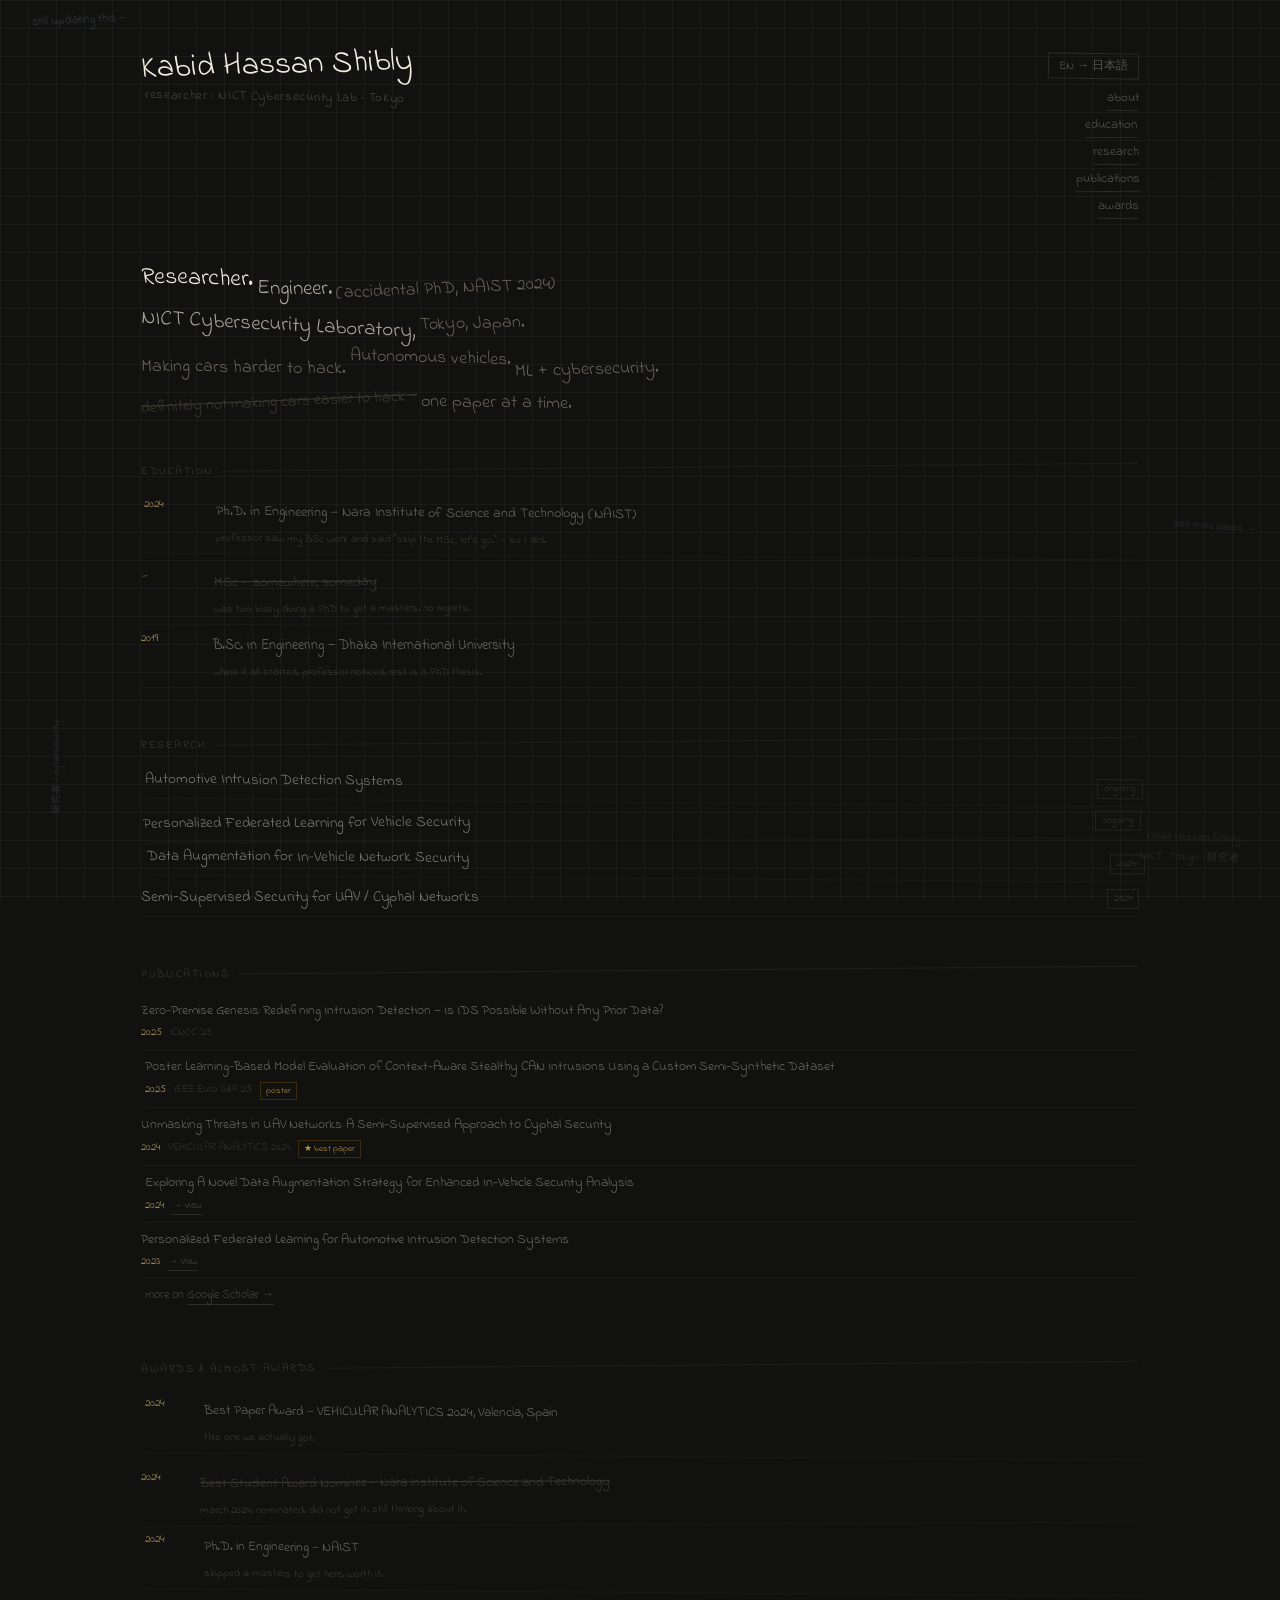
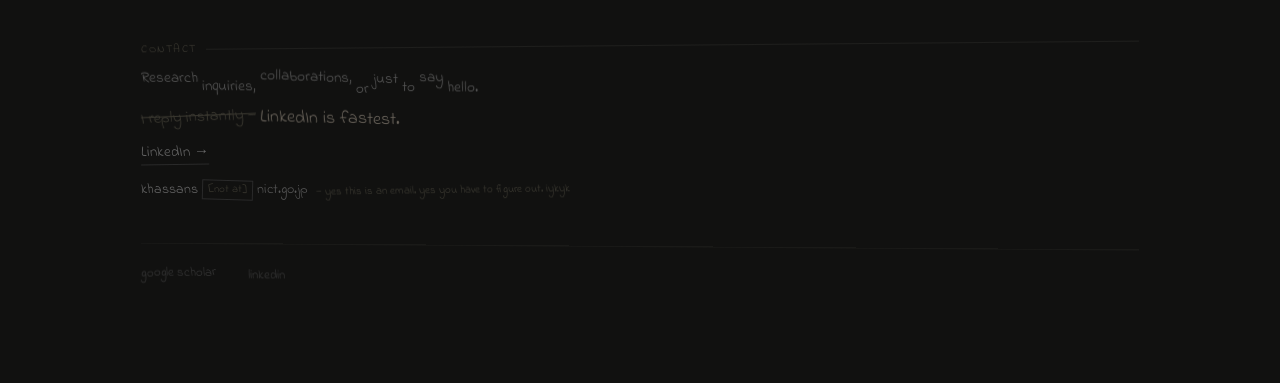
==== index.html @ 2471fb92 "Add files via upload" ====
<!DOCTYPE html>
<html lang="en">
<head>
  <meta charset="UTF-8" />
  <meta name="viewport" content="width=device-width, initial-scale=1.0" />
  <title>Kabid Hassan Shibly</title>
  <meta name="description" content="Cybersecurity researcher at NICT Tokyo. In-vehicle network security, autonomous vehicles, ML." />
  <meta property="og:title" content="Kabid Hassan Shibly" />
  <meta property="og:description" content="Researcher · NICT Cybersecurity Lab · Tokyo" />
  <link rel="preconnect" href="https://fonts.googleapis.com" />
  <link rel="preconnect" href="https://fonts.gstatic.com" crossorigin />
  <link href="https://fonts.googleapis.com/css2?family=Indie+Flower&display=swap" rel="stylesheet" />
  <link rel="stylesheet" href="style.css" />
</head>
<body>
<div class="page">
  <div class="grid"></div>

  <span class="ink" style="top:0.85rem;left:2rem;font-size:12px;transform:rotate(-2.5deg);opacity:0.6;">still updating this —</span>
  <span class="ink" style="top:10rem;right:1.4rem;font-size:80px;transform:rotate(9deg);opacity:0.02;">∞</span>
  <span class="ink" style="bottom:8rem;left:0.6rem;font-size:10px;transform:rotate(-90deg);opacity:0.4;">研究者 / cybersecurity</span>
  <span class="ink" style="top:58%;right:1.5rem;font-size:10px;transform:rotate(4deg);opacity:0.4;">add more papers →</span>

  <header class="top">
    <div class="name-block">
      <span class="full-name en-el">Kabid Hassan Shibly</span>
      <span class="full-name jp-el hidden" style="font-family:serif;font-size:1.5rem;letter-spacing:0.05em;">カビド・ハッサン・シブリー</span>
      <span class="name-sub en-el">researcher · NICT Cybersecurity Lab · Tokyo</span>
      <span class="name-sub jp-el hidden" style="font-family:serif;">研究員・情報通信研究機構・サイバーセキュリティ研究室・東京</span>
    </div>
    <div class="top-right">
      <button class="lang-toggle" onclick="toggleLang()" id="lang-btn">EN → 日本語</button>
      <nav class="nav">
        <a href="#about"><span class="en-el">about</span><span class="jp-el hidden" style="font-family:serif;">について</span></a>
        <a href="#education"><span class="en-el">education</span><span class="jp-el hidden" style="font-family:serif;">学歴</span></a>
        <a href="#research"><span class="en-el">research</span><span class="jp-el hidden" style="font-family:serif;">研究</span></a>
        <a href="#publications"><span class="en-el">publications</span><span class="jp-el hidden" style="font-family:serif;">出版物</span></a>
        <a href="#awards"><span class="en-el">awards</span><span class="jp-el hidden" style="font-family:serif;">受賞</span></a>
      </nav>
    </div>
  </header>

  <section class="intro" id="about">
    <div class="line-row">
      <span class="w c-bright up2 en-el">Researcher.</span>
      <span class="w c-bright up2 jp-el hidden" style="font-family:serif;">研究者。</span>
      <span class="w c-mid dn1 en-el">Engineer.</span>
      <span class="w c-mid dn1 jp-el hidden" style="font-family:serif;">エンジニア。</span>
      <span class="w c-muted tl1 en-el">(accidental PhD, NAIST 2024)</span>
      <span class="w c-muted tl1 jp-el hidden" style="font-family:serif;">（気づいたら博士、奈良先端大 2024年）</span>
    </div>
    <div class="line-row">
      <span class="w c-mid tl2 en-el">NICT Cybersecurity Laboratory,</span>
      <span class="w c-mid tl2 jp-el hidden" style="font-family:serif;">情報通信研究機構・サイバーセキュリティ研究室</span>
      <span class="w c-muted up1 en-el">Tokyo, Japan.</span>
      <span class="w c-muted up1 jp-el hidden" style="font-family:serif;">東京、日本。</span>
    </div>
    <div class="line-row" style="margin-top:4px;">
      <span class="w c-muted dn1 en-el">Making cars harder to hack.</span>
      <span class="w c-muted dn1 jp-el hidden" style="font-family:serif;">車をハッキングしにくくする。</span>
      <span class="w c-muted up2 en-el">Autonomous vehicles.</span>
      <span class="w c-muted up2 jp-el hidden" style="font-family:serif;">自動運転車。</span>
      <span class="w c-muted dn2 en-el">ML + cybersecurity.</span>
      <span class="w c-muted dn2 jp-el hidden" style="font-family:serif;">機械学習＋セキュリティ。</span>
    </div>
    <div class="line-row" style="margin-top:2px;">
      <span class="w c-faint scratch tl1 en-el">definitely not making cars easier to hack —</span>
      <span class="w c-faint scratch tl1 jp-el hidden" style="font-family:serif;">ハッキングしやすくしているわけではない —</span>
      <span class="w c-muted dn1 en-el">one paper at a time.</span>
      <span class="w c-muted dn1 jp-el hidden" style="font-family:serif;">一論文ずつ。</span>
    </div>
  </section>

  <section class="section" id="education">
    <div class="sec-head"><span class="en-el">education</span><span class="jp-el hidden" style="font-family:serif;">学歴</span></div>

    <div class="edu-row">
      <span class="edu-year">2024</span>
      <div>
        <span class="edu-txt en-el">Ph.D. in Engineering — Nara Institute of Science and Technology (NAIST)</span>
        <span class="edu-txt jp-el hidden" style="font-family:serif;">博士（工学）— 奈良先端科学技術大学院大学（NAIST）</span>
        <span class="edu-note en-el">professor saw my BSc work and said "skip the MSc, let's go." — so I did.</span>
        <span class="edu-note jp-el hidden" style="font-family:serif;">指導教員に「修士はいいから、博士に来い」と言われた。そうした。</span>
      </div>
    </div>

    <div class="edu-row">
      <span class="edu-year">—</span>
      <div>
        <span class="edu-txt scratch en-el" style="color:#3a3830;">MSc — somewhere, someday</span>
        <span class="edu-txt jp-el hidden" style="font-family:serif;text-decoration:line-through;color:#3a3830;">修士号 — いつかどこかで</span>
        <span class="edu-note en-el">was too busy doing a PhD to get a masters. no regrets.</span>
        <span class="edu-note jp-el hidden" style="font-family:serif;">修士を取る暇もなく博士をやっていた。後悔なし。</span>
      </div>
    </div>

    <div class="edu-row">
      <span class="edu-year">2019</span>
      <div>
        <span class="edu-txt en-el">B.Sc. in Engineering — Dhaka International University</span>
        <span class="edu-txt jp-el hidden" style="font-family:serif;">工学学士 — ダッカ国際大学</span>
        <span class="edu-note en-el">where it all started. professor noticed. rest is a PhD thesis.</span>
        <span class="edu-note jp-el hidden" style="font-family:serif;">ここから始まった。先生が気づいてくれた。残りは博士論文になった。</span>
      </div>
    </div>
  </section>

  <section class="section" id="research">
    <div class="sec-head"><span class="en-el">research</span><span class="jp-el hidden" style="font-family:serif;">研究</span></div>
    <div class="research-row">
      <span class="rtitle en-el">Automotive Intrusion Detection Systems</span>
      <span class="rtitle jp-el hidden" style="font-family:serif;font-size:13px;">自動車侵入検知システム</span>
      <span class="rtag en-el">ongoing</span>
      <span class="rtag jp-el hidden" style="font-family:serif;">進行中</span>
    </div>
    <div class="research-row">
      <span class="rtitle en-el">Personalized Federated Learning for Vehicle Security</span>
      <span class="rtitle jp-el hidden" style="font-family:serif;font-size:13px;">車両セキュリティのためのパーソナライズド連合学習</span>
      <span class="rtag en-el">ongoing</span>
      <span class="rtag jp-el hidden" style="font-family:serif;">進行中</span>
    </div>
    <div class="research-row">
      <span class="rtitle en-el">Data Augmentation for In-Vehicle Network Security</span>
      <span class="rtitle jp-el hidden" style="font-family:serif;font-size:13px;">車載ネットワークセキュリティのためのデータ拡張</span>
      <span class="rtag en-el">2024–</span>
      <span class="rtag jp-el hidden" style="font-family:serif;">2024年〜</span>
    </div>
    <div class="research-row">
      <span class="rtitle en-el">Semi-Supervised Security for UAV / Cyphal Networks</span>
      <span class="rtitle jp-el hidden" style="font-family:serif;font-size:13px;">半教師あり学習によるUAVネットワークセキュリティ</span>
      <span class="rtag en-el">2024</span>
      <span class="rtag jp-el hidden" style="font-family:serif;">2024年</span>
    </div>
  </section>

  <section class="section" id="publications">
    <div class="sec-head"><span class="en-el">publications</span><span class="jp-el hidden" style="font-family:serif;">出版物（査読あり）</span></div>

    <div class="pub-block">
      <div class="ptitle en-el">Zero-Premise Genesis: Redefining Intrusion Detection — Is IDS Possible Without Any Prior Data?</div>
      <div class="ptitle jp-el hidden" style="font-family:serif;font-size:12px;">ゼロ前提ジェネシス：事前データなしでIDSは可能か？</div>
      <div class="pmeta"><span class="pyear">2025</span> ICNCC '25</div>
    </div>

    <div class="pub-block">
      <div class="ptitle en-el">Poster: Learning-Based Model Evaluation of Context-Aware Stealthy CAN Intrusions Using a Custom Semi-Synthetic Dataset</div>
      <div class="ptitle jp-el hidden" style="font-family:serif;font-size:12px;">ポスター：半合成データセットを用いたCAN侵入の学習ベース評価</div>
      <div class="pmeta"><span class="pyear">2025</span> IEEE Euro S&P '25 <span class="award-badge">poster</span></div>
    </div>

    <div class="pub-block">
      <div class="ptitle en-el">Unmasking Threats in UAV Networks: A Semi-Supervised Approach to Cyphal Security</div>
      <div class="ptitle jp-el hidden" style="font-family:serif;font-size:12px;">UAVネットワークの脅威解明：Cyphalセキュリティへの半教師あり学習アプローチ</div>
      <div class="pmeta"><span class="pyear">2024</span> VEHICULAR ANALYTICS 2024 <span class="award-badge">★ best paper</span></div>
    </div>

    <div class="pub-block">
      <div class="ptitle en-el">Exploring A Novel Data Augmentation Strategy for Enhanced In-Vehicle Security Analysis</div>
      <div class="ptitle jp-el hidden" style="font-family:serif;font-size:12px;">車載セキュリティ分析強化のための新しいデータ拡張戦略の探求</div>
      <div class="pmeta"><span class="pyear">2024</span> <a href="https://www.researchgate.net/publication/379275846" target="_blank" rel="noopener" class="pub-link">→ view</a></div>
    </div>

    <div class="pub-block">
      <div class="ptitle en-el">Personalized Federated Learning for Automotive Intrusion Detection Systems</div>
      <div class="ptitle jp-el hidden" style="font-family:serif;font-size:12px;">自動車侵入検知システムのためのパーソナライズド連合学習</div>
      <div class="pmeta"><span class="pyear">2023</span> <a href="https://www.researchgate.net/publication/369101835" target="_blank" rel="noopener" class="pub-link">→ view</a></div>
    </div>

    <div class="pub-block" style="border-bottom:none;">
      <div class="ptitle" style="font-size:12px;color:#444;">
        <span class="en-el">more on</span><span class="jp-el hidden" style="font-family:serif;">全リストは</span>
        <a href="https://scholar.google.com/citations?user=VDDFsUQAAAAJ&hl=en" target="_blank" rel="noopener" class="pub-link" style="font-size:12px;">Google Scholar →</a>
      </div>
    </div>
  </section>

  <section class="section" id="awards">
    <div class="sec-head"><span class="en-el">awards & almost-awards</span><span class="jp-el hidden" style="font-family:serif;">受賞・惜しかったもの</span></div>

    <div class="award-row">
      <span class="award-year">2024</span>
      <div>
        <span class="award-txt en-el">Best Paper Award — VEHICULAR ANALYTICS 2024, Valencia, Spain</span>
        <span class="award-txt jp-el hidden" style="font-family:serif;font-size:13px;">最優秀論文賞 — VEHICULAR ANALYTICS 2024、バレンシア</span>
        <span class="award-note en-el">this one we actually got.</span>
        <span class="award-note jp-el hidden" style="font-family:serif;">これは実際にもらった。</span>
      </div>
    </div>

    <div class="award-row">
      <span class="award-year">2024</span>
      <div>
        <span class="award-txt scratch en-el" style="color:#3a3830;">Best Student Award Nominee — Nara Institute of Science and Technology</span>
        <span class="award-txt jp-el hidden" style="font-family:serif;font-size:13px;text-decoration:line-through;color:#3a3830;">学生最優秀賞ノミネート — 奈良先端科学技術大学院大学</span>
        <span class="award-note en-el">march 2024. nominated. did not get it. still thinking about it.</span>
        <span class="award-note jp-el hidden" style="font-family:serif;">2024年3月。ノミネートされた。もらえなかった。まだ考えている。</span>
      </div>
    </div>

    <div class="award-row">
      <span class="award-year">2024</span>
      <div>
        <span class="award-txt en-el">Ph.D. in Engineering — NAIST</span>
        <span class="award-txt jp-el hidden" style="font-family:serif;font-size:13px;">博士（工学）取得 — 奈良先端大</span>
        <span class="award-note en-el">skipped a masters to get here. worth it.</span>
        <span class="award-note jp-el hidden" style="font-family:serif;">修士を飛ばしてたどり着いた。価値あり。</span>
      </div>
    </div>
  </section>

  <section class="section" id="contact">
    <div class="sec-head"><span class="en-el">contact</span><span class="jp-el hidden" style="font-family:serif;">連絡先</span></div>
    <p class="contact-txt">
      <span class="en-el">
        <span class="w up1">Research</span> <span class="w dn1">inquiries,</span>
        <span class="w up2">collaborations,</span> <span class="w dn2">or</span>
        <span class="w up1">just</span> <span class="w dn1">to</span>
        <span class="w up2">say</span> <span class="w dn1">hello.</span><br/>
        <span class="w c-faint scratch tl1">I reply instantly —</span>
        <span class="w c-muted dn1">LinkedIn is fastest.</span>
      </span>
      <span class="jp-el hidden" style="font-family:serif;font-size:15px;">
        研究に関するお問い合わせ、共同研究、またはご挨拶など。<br/>
        <span style="text-decoration:line-through;color:#3a3830;">すぐ返信します —</span> LinkedInが一番早いです。
      </span>
    </p>
    <a href="https://www.linkedin.com/in/kabid-hassan-shibly-8283a3190/" target="_blank" rel="noopener" class="contact-link" style="transform:rotate(-0.8deg);">LinkedIn →</a>
    <div class="email-line">
      <span class="e-part" style="color:#666;transform:rotate(-0.5deg);">khassans</span>
      <span class="e-at">[not at]</span>
      <span class="e-part" style="color:#555;transform:rotate(0.8deg);">nict.go.jp</span>
      <span class="e-note">— yes this is an email. yes you have to figure out. iykyk</span>
    </div>
  </section>

  <footer class="footer">
    <a href="https://scholar.google.com/citations?user=VDDFsUQAAAAJ&hl=en" target="_blank" rel="noopener">
      <span class="en-el">google scholar</span><span class="jp-el hidden" style="font-family:serif;">Google Scholar</span>
    </a>
    <a href="https://www.linkedin.com/in/kabid-hassan-shibly-8283a3190/" target="_blank" rel="noopener">
      <span class="en-el">linkedin</span><span class="jp-el hidden" style="font-family:serif;">LinkedIn</span>
    </a>
  </footer>

  <div class="corner">Kabid Hassan Shibly<br/>NICT · Tokyo · 研究者</div>
</div>
<script src="script.js"></script>
</body>
</html>
---- style.css ----
/* Kabid Hassan Shibly — personal research site */

*, *::before, *::after { margin: 0; padding: 0; box-sizing: border-box; }

@font-face {
  font-family: 'UglyDave';
  src: url('UglyDaveRegular.otf') format('opentype');
}

:root {
  --bg: #111110;
  --ink: #e8e4da;
  --mid: #aaa49a;
  --muted: #666058;
  --faint: #3a3830;
  --gold: #e8c87a;
  --border: #1a1a18;
  --grid: rgba(200,210,220,0.05);
}

html { scroll-behavior: smooth; }

body {
  background: var(--bg);
  color: var(--ink);
  font-family: 'Indie Flower', cursive;
  font-size: 22px;
  line-height: 1.6;
}

.grid {
  position: fixed; top:0; left:0; right:0; bottom:0;
  background-image: linear-gradient(var(--grid) 1px, transparent 1px), linear-gradient(90deg, var(--grid) 1px, transparent 1px);
  background-size: 28px 28px;
  pointer-events: none; z-index: 0;
}

.page {
  position: relative;
  max-width: 1100px;
  margin: 0 auto;
  padding: 3rem 3.2rem 6rem;
  z-index: 1;
}

.ink {
  position: fixed; pointer-events: none;
  font-family: 'Indie Flower', cursive;
  color: #4a5060; line-height: 1; z-index: 0;
}

.w   { display: inline-block; }
.up1 { transform: translateY(-4px) rotate(-1deg); }
.up2 { transform: translateY(-6px) rotate(1.5deg); }
.dn1 { transform: translateY(4px) rotate(0.8deg); }
.dn2 { transform: translateY(6px) rotate(-1.5deg); }
.tl1 { transform: rotate(-2.5deg) translateY(3px); }
.tl2 { transform: rotate(3deg) translateY(-2px); }

.top {
  display: flex; justify-content: space-between;
  align-items: flex-start; margin-bottom: 3rem;
}

.name-block { display: flex; flex-direction: column; gap: 0.2rem; }

.full-name {
  font-size: 2rem; color: #f0ece0;
  display: inline-block; transform: rotate(-1.5deg) translateY(2px); line-height: 1;
}

.name-sub {
  font-size: 13px; color: #444;
  display: block; transform: rotate(0.8deg) translateX(4px);
  margin-top: 0.25rem; letter-spacing: 0.05em;
}

.top-right { display: flex; flex-direction: column; align-items: flex-end; gap: 0.6rem; margin-top: 0.3rem; }

.nav { display: flex; flex-direction: column; align-items: flex-end; gap: 0.25rem; }

.nav a {
  text-decoration: none; font-family: 'Indie Flower', cursive;
  font-size: 13px; color: #555;
  border-bottom: 1px solid #2a2a2a; padding-bottom: 1px;
  transition: color 0.15s; display: inline-block;
}
.nav a:nth-child(1) { transform: rotate(1deg); }
.nav a:nth-child(2) { transform: rotate(-0.6deg) translateX(-2px); }
.nav a:nth-child(3) { transform: rotate(0.8deg); }
.nav a:nth-child(4) { transform: rotate(-0.5deg) translateX(1px); }
.nav a:nth-child(5) { transform: rotate(0.9deg); }
.nav a:hover { color: #e8e4da; }

.lang-toggle {
  font-family: 'Indie Flower', cursive; font-size: 12px;
  color: #555; background: none; border: 1px solid #2a2a2a;
  padding: 3px 10px; cursor: pointer; transform: rotate(0.8deg); transition: all 0.15s;
}
.lang-toggle:hover { color: #e8e4da; border-color: #555; }

.intro { margin-bottom: 2.8rem; }

.line-row { display: flex; align-items: baseline; flex-wrap: wrap; gap: 4px; margin-bottom: 6px; }

.c-bright { color: #f0ece0; font-size: 24px; }
.c-mid    { color: var(--mid); font-size: 21px; }
.c-muted  { color: var(--muted); font-size: 18px; }
.c-faint  { color: var(--faint); font-size: 16px; }
.scratch  { text-decoration: line-through; color: var(--faint); }

.section { margin-bottom: 2.8rem; }

.sec-head {
  font-size: 11px; color: #3a3830; letter-spacing: 0.14em;
  text-transform: uppercase; margin-bottom: 0.9rem;
  display: flex; align-items: center; gap: 0.6rem; transform: rotate(-0.5deg);
}
.sec-head::after { content: ''; flex: 1; height: 1px; background: #1e1e1c; }

/* education */
.edu-row { display: flex; gap: 1.5rem; padding: 5px 0; border-bottom: 1px solid var(--border); align-items: flex-start; }
.edu-row:nth-child(1) { transform: rotate(-0.3deg); }
.edu-row:nth-child(2) { transform: rotate(0.4deg) translateX(3px); }
.edu-row:nth-child(3) { transform: rotate(-0.3deg) translateX(1px); }
.edu-year { font-size: 11px; color: var(--gold); min-width: 48px; opacity: 0.7; flex-shrink: 0; margin-top: 3px; }
.edu-txt  { font-size: 14px; color: #666; line-height: 1.6; transition: color 0.15s; }
.edu-row:hover .edu-txt { color: #ccc; }
.edu-note { font-size: 11px; color: #3a3830; display: block; margin-top: 2px; }

/* research */
.research-row { display: flex; justify-content: space-between; align-items: baseline; padding: 7px 0; border-bottom: 1px solid var(--border); transition: all 0.15s; }
.research-row:nth-child(1) { transform: rotate(-0.4deg); }
.research-row:nth-child(2) { transform: rotate(0.5deg) translateX(4px); }
.research-row:nth-child(3) { transform: rotate(-0.3deg) translateX(2px); }
.research-row:nth-child(4) { transform: rotate(0.4deg) translateX(6px); }
.rtitle { font-size: 15px; color: #777; transition: color 0.15s; line-height: 1.5; }
.research-row:hover .rtitle { color: #e8e4da; }
.rtag { font-size: 10px; color: #333; border: 1px solid #222; padding: 1px 6px; white-space: nowrap; margin-left: 8px; }

/* publications */
.pub-block { padding: 7px 0; border-bottom: 1px solid var(--border); transition: all 0.15s; }
.pub-block:nth-child(odd) { margin-left: 4px; }
.ptitle { font-size: 13.5px; color: #666; line-height: 1.6; transition: color 0.15s; }
.pub-block:hover .ptitle { color: #ddd; }
.pmeta { font-size: 10.5px; color: #333; margin-top: 3px; display: flex; gap: 8px; align-items: center; flex-wrap: wrap; }
.pyear { color: var(--gold); opacity: 0.7; }
.pub-link { font-size: 10px; color: #444; text-decoration: none; border-bottom: 1px solid #2a2a2a; transition: color 0.15s; }
.pub-link:hover { color: #aaa; }
.award-badge { font-size: 9px; color: #c09040; border: 1px solid #3a2a10; padding: 1px 5px; }

/* awards */
.award-row { display: flex; gap: 1.2rem; padding: 6px 0; border-bottom: 1px solid var(--border); align-items: flex-start; }
.award-row:nth-child(odd)  { transform: rotate(-0.3deg); }
.award-row:nth-child(even) { transform: rotate(0.4deg) translateX(4px); }
.award-year { font-size: 11px; color: var(--gold); min-width: 40px; opacity: 0.7; flex-shrink: 0; margin-top: 3px; }
.award-txt  { font-size: 13.5px; color: #666; line-height: 1.6; transition: color 0.15s; }
.award-note { font-size: 11px; color: #3a3830; display: block; margin-top: 2px; }
.award-row:hover .award-txt { color: #ccc; }

/* contact */
.contact-txt { font-size: 15px; color: #555; line-height: 1.9; max-width: 480px; transform: rotate(0.3deg); }
.contact-link { font-size: 15px; color: #666; text-decoration: none; border-bottom: 1px solid #2a2a2a; transition: all 0.15s; display: inline-block; margin-top: 8px; }
.contact-link:hover { color: #e8e4da; border-bottom-color: #666; }

.email-line { margin-top: 10px; display: flex; align-items: baseline; gap: 4px; flex-wrap: wrap; }
.e-part { font-size: 14px; color: #666; display: inline-block; }
.e-at   { font-size: 11px; color: #3a3830; border: 1px solid #2a2a2a; padding: 0 5px; display: inline-block; transform: rotate(1.5deg) translateY(-1px); }
.e-note { font-size: 11px; color: #3a3830; margin-left: 4px; display: inline-block; transform: rotate(-0.8deg); }

/* footer */
.footer { margin-top: 2.5rem; padding-top: 1.2rem; border-top: 1px solid #1a1a18; display: flex; gap: 2rem; transform: rotate(0.4deg); }
.footer a { font-family: 'Indie Flower', cursive; font-size: 13px; color: #333; text-decoration: none; transition: all 0.15s; display: inline-block; }
.footer a:nth-child(1) { transform: rotate(-1deg); }
.footer a:nth-child(2) { transform: rotate(1.2deg) translateY(2px); }
.footer a:hover { color: #aaa; }

.corner { position: fixed; bottom: 2rem; right: 2.5rem; font-size: 11px; color: #2a2a28; text-align: right; line-height: 1.8; transform: rotate(1.5deg); pointer-events: none; }

.hidden { display: none !important; }

@media (max-width: 600px) {
  .page { padding: 2rem 1.5rem 5rem; }
  .top { flex-direction: column; gap: 1rem; }
  .top-right { align-items: flex-start; }
  .nav { flex-direction: row; flex-wrap: wrap; gap: 0.8rem; }
  .full-name { font-size: 1.6rem; }
  .corner { display: none; }
  .ink { display: none; }
}
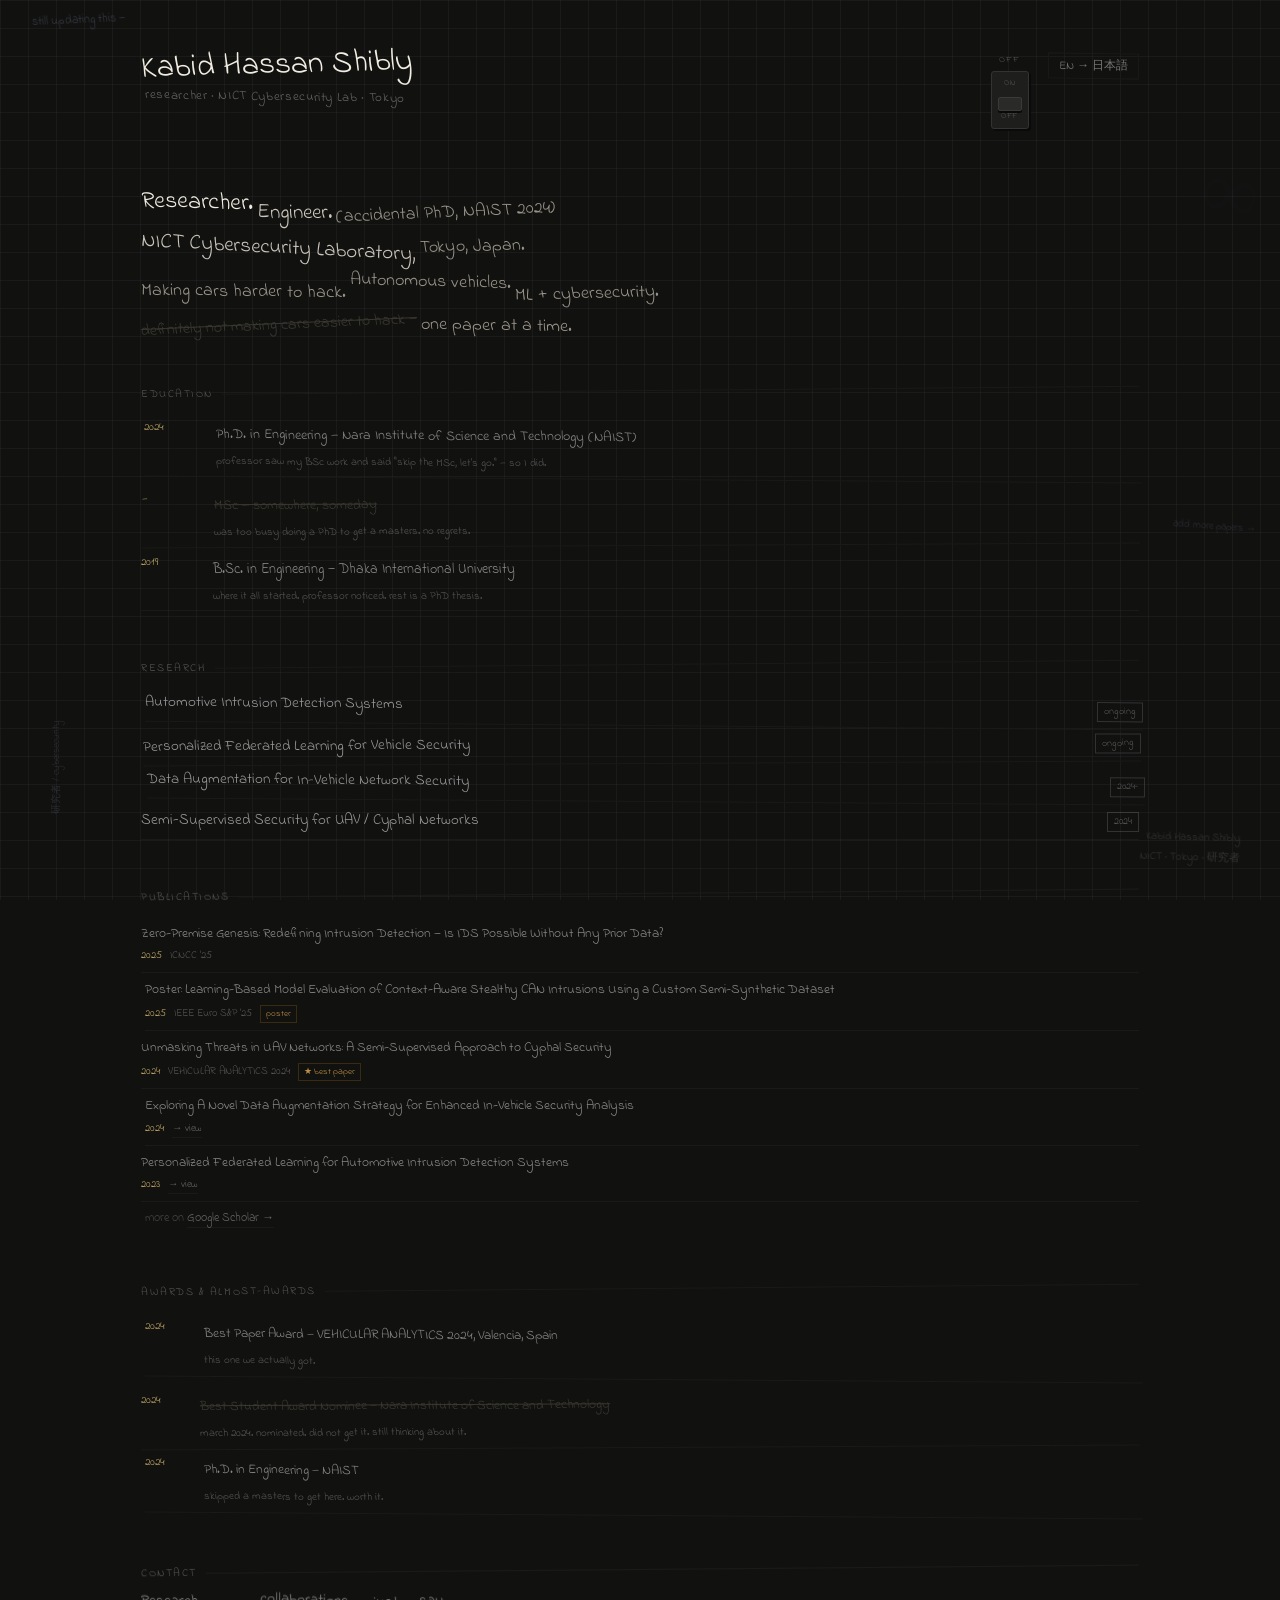
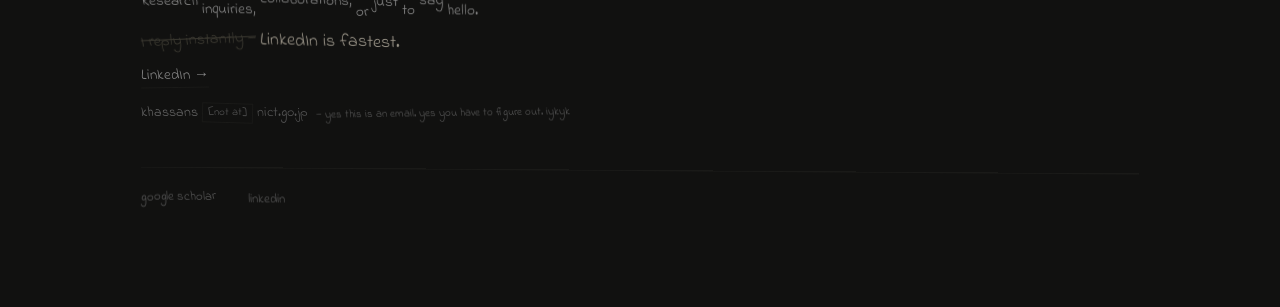
==== commit 4408fdba: "Update index.html" ====
--- a/index.html
+++ b/index.html
@@ -28,15 +28,19 @@
       <span class="name-sub en-el">researcher · NICT Cybersecurity Lab · Tokyo</span>
       <span class="name-sub jp-el hidden" style="font-family:serif;">研究員・情報通信研究機構・サイバーセキュリティ研究室・東京</span>
     </div>
-    <div class="top-right">
-      <button class="lang-toggle" onclick="toggleLang()" id="lang-btn">EN → 日本語</button>
-      <nav class="nav">
-        <a href="#about"><span class="en-el">about</span><span class="jp-el hidden" style="font-family:serif;">について</span></a>
-        <a href="#education"><span class="en-el">education</span><span class="jp-el hidden" style="font-family:serif;">学歴</span></a>
-        <a href="#research"><span class="en-el">research</span><span class="jp-el hidden" style="font-family:serif;">研究</span></a>
-        <a href="#publications"><span class="en-el">publications</span><span class="jp-el hidden" style="font-family:serif;">出版物</span></a>
-        <a href="#awards"><span class="en-el">awards</span><span class="jp-el hidden" style="font-family:serif;">受賞</span></a>
-      </nav>
+   <div class="top-right">
+  <div class="controls">
+    <div class="switch-wrap" onclick="toggleTheme()" title="light / dark">
+      <div class="switch-label" id="sw-label">OFF</div>
+      <div class="switch-plate">
+        <span class="on-txt">ON</span>
+        <div class="switch-paddle"></div>
+        <span class="off-txt">OFF</span>
+      </div>
+    </div>
+    <button class="lang-toggle" onclick="toggleLang()" id="lang-btn">EN → 日本語</button>
+  </div>
+  <nav class="nav">
     </div>
   </header>
 
--- a/style.css
+++ b/style.css
@@ -1,21 +1,83 @@
 /* Kabid Hassan Shibly — personal research site */
 
 *, *::before, *::after { margin: 0; padding: 0; box-sizing: border-box; }
-
-@font-face {
-  font-family: 'UglyDave';
-  src: url('UglyDaveRegular.otf') format('opentype');
-}
 
 :root {
   --bg: #111110;
   --ink: #e8e4da;
-  --mid: #aaa49a;
-  --muted: #666058;
+  --mid: #ccc6bc;
+  --muted: #9a9488;
   --faint: #3a3830;
   --gold: #e8c87a;
   --border: #1a1a18;
   --grid: rgba(200,210,220,0.05);
+  --name-color: #f0ece0;
+  --sub-color: #666;
+  --nav-color: #777;
+  --sec-head-color: #555;
+  --edu-txt: #888;
+  --edu-note: #555;
+  --rtitle: #999;
+  --rtag: #555;
+  --rtag-border: #333;
+  --ptitle: #888;
+  --pmeta: #555;
+  --pub-link: #666;
+  --award-txt: #888;
+  --award-note: #555;
+  --contact-txt: #888;
+  --contact-link: #888;
+  --e-part: #888;
+  --e-at: #555;
+  --e-note: #555;
+  --footer-a: #555;
+  --corner: #333;
+  --ink-mark: #4a5060;
+  --switch-bg: #1e1e1c;
+  --switch-border: #333;
+  --switch-shadow: #0a0a0a;
+  --switch-paddle: #2a2a28;
+  --switch-paddle-border: #3a3a38;
+  --switch-label: #555;
+}
+
+body.light {
+  --bg: #fafaf8;
+  --ink: #1a1a1a;
+  --mid: #444;
+  --muted: #666;
+  --faint: #ccc;
+  --gold: #a07820;
+  --border: #e8e4da;
+  --grid: rgba(100,120,160,0.1);
+  --name-color: #111;
+  --sub-color: #999;
+  --nav-color: #888;
+  --sec-head-color: #bbb;
+  --edu-txt: #555;
+  --edu-note: #aaa;
+  --rtitle: #555;
+  --rtag: #aaa;
+  --rtag-border: #ddd;
+  --ptitle: #555;
+  --pmeta: #aaa;
+  --pub-link: #888;
+  --award-txt: #555;
+  --award-note: #aaa;
+  --contact-txt: #555;
+  --contact-link: #666;
+  --e-part: #555;
+  --e-at: #aaa;
+  --e-note: #aaa;
+  --footer-a: #bbb;
+  --corner: #ccc;
+  --ink-mark: #c8d0d8;
+  --switch-bg: #e8e4da;
+  --switch-border: #ccc;
+  --switch-shadow: #bbb;
+  --switch-paddle: #f0ece0;
+  --switch-paddle-border: #ccc;
+  --switch-label: #aaa;
 }
 
 html { scroll-behavior: smooth; }
@@ -26,6 +88,7 @@
   font-family: 'Indie Flower', cursive;
   font-size: 22px;
   line-height: 1.6;
+  transition: background 0.3s, color 0.3s;
 }
 
 .grid {
@@ -33,20 +96,19 @@
   background-image: linear-gradient(var(--grid) 1px, transparent 1px), linear-gradient(90deg, var(--grid) 1px, transparent 1px);
   background-size: 28px 28px;
   pointer-events: none; z-index: 0;
+  transition: background-image 0.3s;
 }
 
 .page {
-  position: relative;
-  max-width: 1100px;
-  margin: 0 auto;
-  padding: 3rem 3.2rem 6rem;
-  z-index: 1;
+  position: relative; max-width: 1100px;
+  margin: 0 auto; padding: 3rem 3.2rem 6rem; z-index: 1;
 }
 
 .ink {
   position: fixed; pointer-events: none;
   font-family: 'Indie Flower', cursive;
-  color: #4a5060; line-height: 1; z-index: 0;
+  color: var(--ink-mark); line-height: 1; z-index: 0;
+  transition: color 0.3s;
 }
 
 .w   { display: inline-block; }
@@ -65,24 +127,78 @@
 .name-block { display: flex; flex-direction: column; gap: 0.2rem; }
 
 .full-name {
-  font-size: 2rem; color: #f0ece0;
+  font-size: 2rem; color: var(--name-color);
   display: inline-block; transform: rotate(-1.5deg) translateY(2px); line-height: 1;
+  transition: color 0.3s;
 }
 
 .name-sub {
-  font-size: 13px; color: #444;
+  font-size: 13px; color: var(--sub-color);
   display: block; transform: rotate(0.8deg) translateX(4px);
-  margin-top: 0.25rem; letter-spacing: 0.05em;
-}
-
-.top-right { display: flex; flex-direction: column; align-items: flex-end; gap: 0.6rem; margin-top: 0.3rem; }
+  margin-top: 0.25rem; letter-spacing: 0.05em; transition: color 0.3s;
+}
+
+.top-right { display: flex; flex-direction: column; align-items: flex-end; gap: 0.8rem; margin-top: 0.3rem; }
+
+.controls { display: flex; align-items: flex-start; gap: 1.2rem; }
+
+/* light switch */
+.switch-wrap { display: flex; flex-direction: column; align-items: center; gap: 4px; cursor: pointer; }
+
+.switch-label {
+  font-size: 9px; color: var(--switch-label);
+  letter-spacing: 0.1em; transition: color 0.3s;
+}
+
+.switch-plate {
+  width: 38px; background: var(--switch-bg);
+  border: 1.5px solid var(--switch-border);
+  border-radius: 3px; padding: 5px 0;
+  display: flex; flex-direction: column; align-items: center; gap: 3px;
+  transition: all 0.3s; position: relative;
+  box-shadow: 2px 2px 0 var(--switch-shadow);
+}
+
+.switch-plate .on-txt {
+  font-size: 8px; color: var(--switch-label);
+  letter-spacing: 0.08em; transition: color 0.3s;
+  font-family: 'Indie Flower', cursive;
+}
+
+.switch-paddle {
+  width: 24px; height: 14px;
+  background: var(--switch-paddle);
+  border: 1px solid var(--switch-paddle-border);
+  border-radius: 2px;
+  transition: all 0.25s; transform: translateY(4px);
+  box-shadow: 0 2px 0 var(--switch-shadow);
+}
+
+.switch-plate .off-txt {
+  font-size: 8px; color: var(--switch-label);
+  letter-spacing: 0.08em; transition: color 0.3s;
+  font-family: 'Indie Flower', cursive;
+}
+
+body.light .switch-paddle {
+  transform: translateY(-4px);
+  box-shadow: 0 -2px 0 var(--switch-shadow);
+}
+
+.lang-toggle {
+  font-family: 'Indie Flower', cursive; font-size: 12px;
+  color: var(--nav-color); background: none;
+  border: 1px solid var(--border); padding: 3px 10px;
+  cursor: pointer; transform: rotate(0.8deg); transition: all 0.3s;
+}
+.lang-toggle:hover { color: var(--ink); }
 
 .nav { display: flex; flex-direction: column; align-items: flex-end; gap: 0.25rem; }
 
 .nav a {
   text-decoration: none; font-family: 'Indie Flower', cursive;
-  font-size: 13px; color: #555;
-  border-bottom: 1px solid #2a2a2a; padding-bottom: 1px;
+  font-size: 13px; color: var(--nav-color);
+  border-bottom: 1px solid var(--border); padding-bottom: 1px;
   transition: color 0.15s; display: inline-block;
 }
 .nav a:nth-child(1) { transform: rotate(1deg); }
@@ -90,92 +206,80 @@
 .nav a:nth-child(3) { transform: rotate(0.8deg); }
 .nav a:nth-child(4) { transform: rotate(-0.5deg) translateX(1px); }
 .nav a:nth-child(5) { transform: rotate(0.9deg); }
-.nav a:hover { color: #e8e4da; }
-
-.lang-toggle {
-  font-family: 'Indie Flower', cursive; font-size: 12px;
-  color: #555; background: none; border: 1px solid #2a2a2a;
-  padding: 3px 10px; cursor: pointer; transform: rotate(0.8deg); transition: all 0.15s;
-}
-.lang-toggle:hover { color: #e8e4da; border-color: #555; }
+.nav a:hover { color: var(--ink); }
 
 .intro { margin-bottom: 2.8rem; }
 
 .line-row { display: flex; align-items: baseline; flex-wrap: wrap; gap: 4px; margin-bottom: 6px; }
 
-.c-bright { color: #f0ece0; font-size: 24px; }
-.c-mid    { color: var(--mid); font-size: 21px; }
-.c-muted  { color: var(--muted); font-size: 18px; }
-.c-faint  { color: var(--faint); font-size: 16px; }
+.c-bright { color: var(--name-color); font-size: 24px; transition: color 0.3s; }
+.c-mid    { color: var(--mid); font-size: 21px; transition: color 0.3s; }
+.c-muted  { color: var(--muted); font-size: 18px; transition: color 0.3s; }
+.c-faint  { color: var(--faint); font-size: 16px; transition: color 0.3s; }
 .scratch  { text-decoration: line-through; color: var(--faint); }
 
 .section { margin-bottom: 2.8rem; }
 
 .sec-head {
-  font-size: 11px; color: #3a3830; letter-spacing: 0.14em;
+  font-size: 11px; color: var(--sec-head-color); letter-spacing: 0.14em;
   text-transform: uppercase; margin-bottom: 0.9rem;
-  display: flex; align-items: center; gap: 0.6rem; transform: rotate(-0.5deg);
-}
-.sec-head::after { content: ''; flex: 1; height: 1px; background: #1e1e1c; }
-
-/* education */
-.edu-row { display: flex; gap: 1.5rem; padding: 5px 0; border-bottom: 1px solid var(--border); align-items: flex-start; }
+  display: flex; align-items: center; gap: 0.6rem;
+  transform: rotate(-0.5deg); transition: color 0.3s;
+}
+.sec-head::after { content: ''; flex: 1; height: 1px; background: var(--border); transition: background 0.3s; }
+
+.edu-row { display: flex; gap: 1.5rem; padding: 5px 0; border-bottom: 1px solid var(--border); align-items: flex-start; transition: border-color 0.3s; }
 .edu-row:nth-child(1) { transform: rotate(-0.3deg); }
 .edu-row:nth-child(2) { transform: rotate(0.4deg) translateX(3px); }
 .edu-row:nth-child(3) { transform: rotate(-0.3deg) translateX(1px); }
-.edu-year { font-size: 11px; color: var(--gold); min-width: 48px; opacity: 0.7; flex-shrink: 0; margin-top: 3px; }
-.edu-txt  { font-size: 14px; color: #666; line-height: 1.6; transition: color 0.15s; }
-.edu-row:hover .edu-txt { color: #ccc; }
-.edu-note { font-size: 11px; color: #3a3830; display: block; margin-top: 2px; }
-
-/* research */
+.edu-year { font-size: 11px; color: var(--gold); min-width: 48px; opacity: 0.8; flex-shrink: 0; margin-top: 3px; transition: color 0.3s; }
+.edu-txt  { font-size: 14px; color: var(--edu-txt); line-height: 1.6; transition: color 0.15s; }
+.edu-row:hover .edu-txt { color: var(--ink); }
+.edu-note { font-size: 11px; color: var(--edu-note); display: block; margin-top: 2px; transition: color 0.3s; }
+
 .research-row { display: flex; justify-content: space-between; align-items: baseline; padding: 7px 0; border-bottom: 1px solid var(--border); transition: all 0.15s; }
 .research-row:nth-child(1) { transform: rotate(-0.4deg); }
 .research-row:nth-child(2) { transform: rotate(0.5deg) translateX(4px); }
 .research-row:nth-child(3) { transform: rotate(-0.3deg) translateX(2px); }
 .research-row:nth-child(4) { transform: rotate(0.4deg) translateX(6px); }
-.rtitle { font-size: 15px; color: #777; transition: color 0.15s; line-height: 1.5; }
-.research-row:hover .rtitle { color: #e8e4da; }
-.rtag { font-size: 10px; color: #333; border: 1px solid #222; padding: 1px 6px; white-space: nowrap; margin-left: 8px; }
-
-/* publications */
+.rtitle { font-size: 15px; color: var(--rtitle); transition: color 0.15s; line-height: 1.5; }
+.research-row:hover .rtitle { color: var(--ink); }
+.rtag { font-size: 10px; color: var(--rtag); border: 1px solid var(--rtag-border); padding: 1px 6px; white-space: nowrap; margin-left: 8px; transition: all 0.3s; }
+
 .pub-block { padding: 7px 0; border-bottom: 1px solid var(--border); transition: all 0.15s; }
 .pub-block:nth-child(odd) { margin-left: 4px; }
-.ptitle { font-size: 13.5px; color: #666; line-height: 1.6; transition: color 0.15s; }
-.pub-block:hover .ptitle { color: #ddd; }
-.pmeta { font-size: 10.5px; color: #333; margin-top: 3px; display: flex; gap: 8px; align-items: center; flex-wrap: wrap; }
-.pyear { color: var(--gold); opacity: 0.7; }
-.pub-link { font-size: 10px; color: #444; text-decoration: none; border-bottom: 1px solid #2a2a2a; transition: color 0.15s; }
-.pub-link:hover { color: #aaa; }
+.ptitle { font-size: 13.5px; color: var(--ptitle); line-height: 1.6; transition: color 0.15s; }
+.pub-block:hover .ptitle { color: var(--ink); }
+.pmeta { font-size: 10.5px; color: var(--pmeta); margin-top: 3px; display: flex; gap: 8px; align-items: center; flex-wrap: wrap; transition: color 0.3s; }
+.pyear { color: var(--gold); opacity: 0.8; }
+.pub-link { font-size: 10px; color: var(--pub-link); text-decoration: none; border-bottom: 1px solid var(--border); transition: color 0.15s; }
+.pub-link:hover { color: var(--ink); }
 .award-badge { font-size: 9px; color: #c09040; border: 1px solid #3a2a10; padding: 1px 5px; }
 
-/* awards */
-.award-row { display: flex; gap: 1.2rem; padding: 6px 0; border-bottom: 1px solid var(--border); align-items: flex-start; }
+.award-row { display: flex; gap: 1.2rem; padding: 6px 0; border-bottom: 1px solid var(--border); align-items: flex-start; transition: border-color 0.3s; }
 .award-row:nth-child(odd)  { transform: rotate(-0.3deg); }
 .award-row:nth-child(even) { transform: rotate(0.4deg) translateX(4px); }
-.award-year { font-size: 11px; color: var(--gold); min-width: 40px; opacity: 0.7; flex-shrink: 0; margin-top: 3px; }
-.award-txt  { font-size: 13.5px; color: #666; line-height: 1.6; transition: color 0.15s; }
-.award-note { font-size: 11px; color: #3a3830; display: block; margin-top: 2px; }
-.award-row:hover .award-txt { color: #ccc; }
-
-/* contact */
-.contact-txt { font-size: 15px; color: #555; line-height: 1.9; max-width: 480px; transform: rotate(0.3deg); }
-.contact-link { font-size: 15px; color: #666; text-decoration: none; border-bottom: 1px solid #2a2a2a; transition: all 0.15s; display: inline-block; margin-top: 8px; }
-.contact-link:hover { color: #e8e4da; border-bottom-color: #666; }
+.award-year { font-size: 11px; color: var(--gold); min-width: 40px; opacity: 0.8; flex-shrink: 0; margin-top: 3px; }
+.award-txt  { font-size: 13.5px; color: var(--award-txt); line-height: 1.6; transition: color 0.15s; }
+.award-note { font-size: 11px; color: var(--award-note); display: block; margin-top: 2px; transition: color 0.3s; }
+.award-row:hover .award-txt { color: var(--ink); }
+
+.contact-txt { font-size: 15px; color: var(--contact-txt); line-height: 1.9; max-width: 480px; transform: rotate(0.3deg); transition: color 0.3s; }
+.contact-link { font-size: 15px; color: var(--contact-link); text-decoration: none; border-bottom: 1px solid var(--border); transition: all 0.15s; display: inline-block; margin-top: 8px; }
+.contact-link:hover { color: var(--ink); }
 
 .email-line { margin-top: 10px; display: flex; align-items: baseline; gap: 4px; flex-wrap: wrap; }
-.e-part { font-size: 14px; color: #666; display: inline-block; }
-.e-at   { font-size: 11px; color: #3a3830; border: 1px solid #2a2a2a; padding: 0 5px; display: inline-block; transform: rotate(1.5deg) translateY(-1px); }
-.e-note { font-size: 11px; color: #3a3830; margin-left: 4px; display: inline-block; transform: rotate(-0.8deg); }
-
-/* footer */
-.footer { margin-top: 2.5rem; padding-top: 1.2rem; border-top: 1px solid #1a1a18; display: flex; gap: 2rem; transform: rotate(0.4deg); }
-.footer a { font-family: 'Indie Flower', cursive; font-size: 13px; color: #333; text-decoration: none; transition: all 0.15s; display: inline-block; }
+.e-part { font-size: 14px; color: var(--e-part); display: inline-block; transition: color 0.3s; }
+.e-at   { font-size: 11px; color: var(--e-at); border: 1px solid var(--border); padding: 0 5px; display: inline-block; transform: rotate(1.5deg) translateY(-1px); transition: all 0.3s; }
+.e-note { font-size: 11px; color: var(--e-note); margin-left: 4px; display: inline-block; transform: rotate(-0.8deg); transition: color 0.3s; }
+
+.footer { margin-top: 2.5rem; padding-top: 1.2rem; border-top: 1px solid var(--border); display: flex; gap: 2rem; transform: rotate(0.4deg); transition: border-color 0.3s; }
+.footer a { font-family: 'Indie Flower', cursive; font-size: 13px; color: var(--footer-a); text-decoration: none; transition: all 0.15s; display: inline-block; }
 .footer a:nth-child(1) { transform: rotate(-1deg); }
 .footer a:nth-child(2) { transform: rotate(1.2deg) translateY(2px); }
-.footer a:hover { color: #aaa; }
-
-.corner { position: fixed; bottom: 2rem; right: 2.5rem; font-size: 11px; color: #2a2a28; text-align: right; line-height: 1.8; transform: rotate(1.5deg); pointer-events: none; }
+.footer a:hover { color: var(--ink); }
+
+.corner { position: fixed; bottom: 2rem; right: 2.5rem; font-size: 11px; color: var(--corner); text-align: right; line-height: 1.8; transform: rotate(1.5deg); pointer-events: none; transition: color 0.3s; }
 
 .hidden { display: none !important; }
 
@@ -183,6 +287,7 @@
   .page { padding: 2rem 1.5rem 5rem; }
   .top { flex-direction: column; gap: 1rem; }
   .top-right { align-items: flex-start; }
+  .controls { flex-direction: row; align-items: center; }
   .nav { flex-direction: row; flex-wrap: wrap; gap: 0.8rem; }
   .full-name { font-size: 1.6rem; }
   .corner { display: none; }
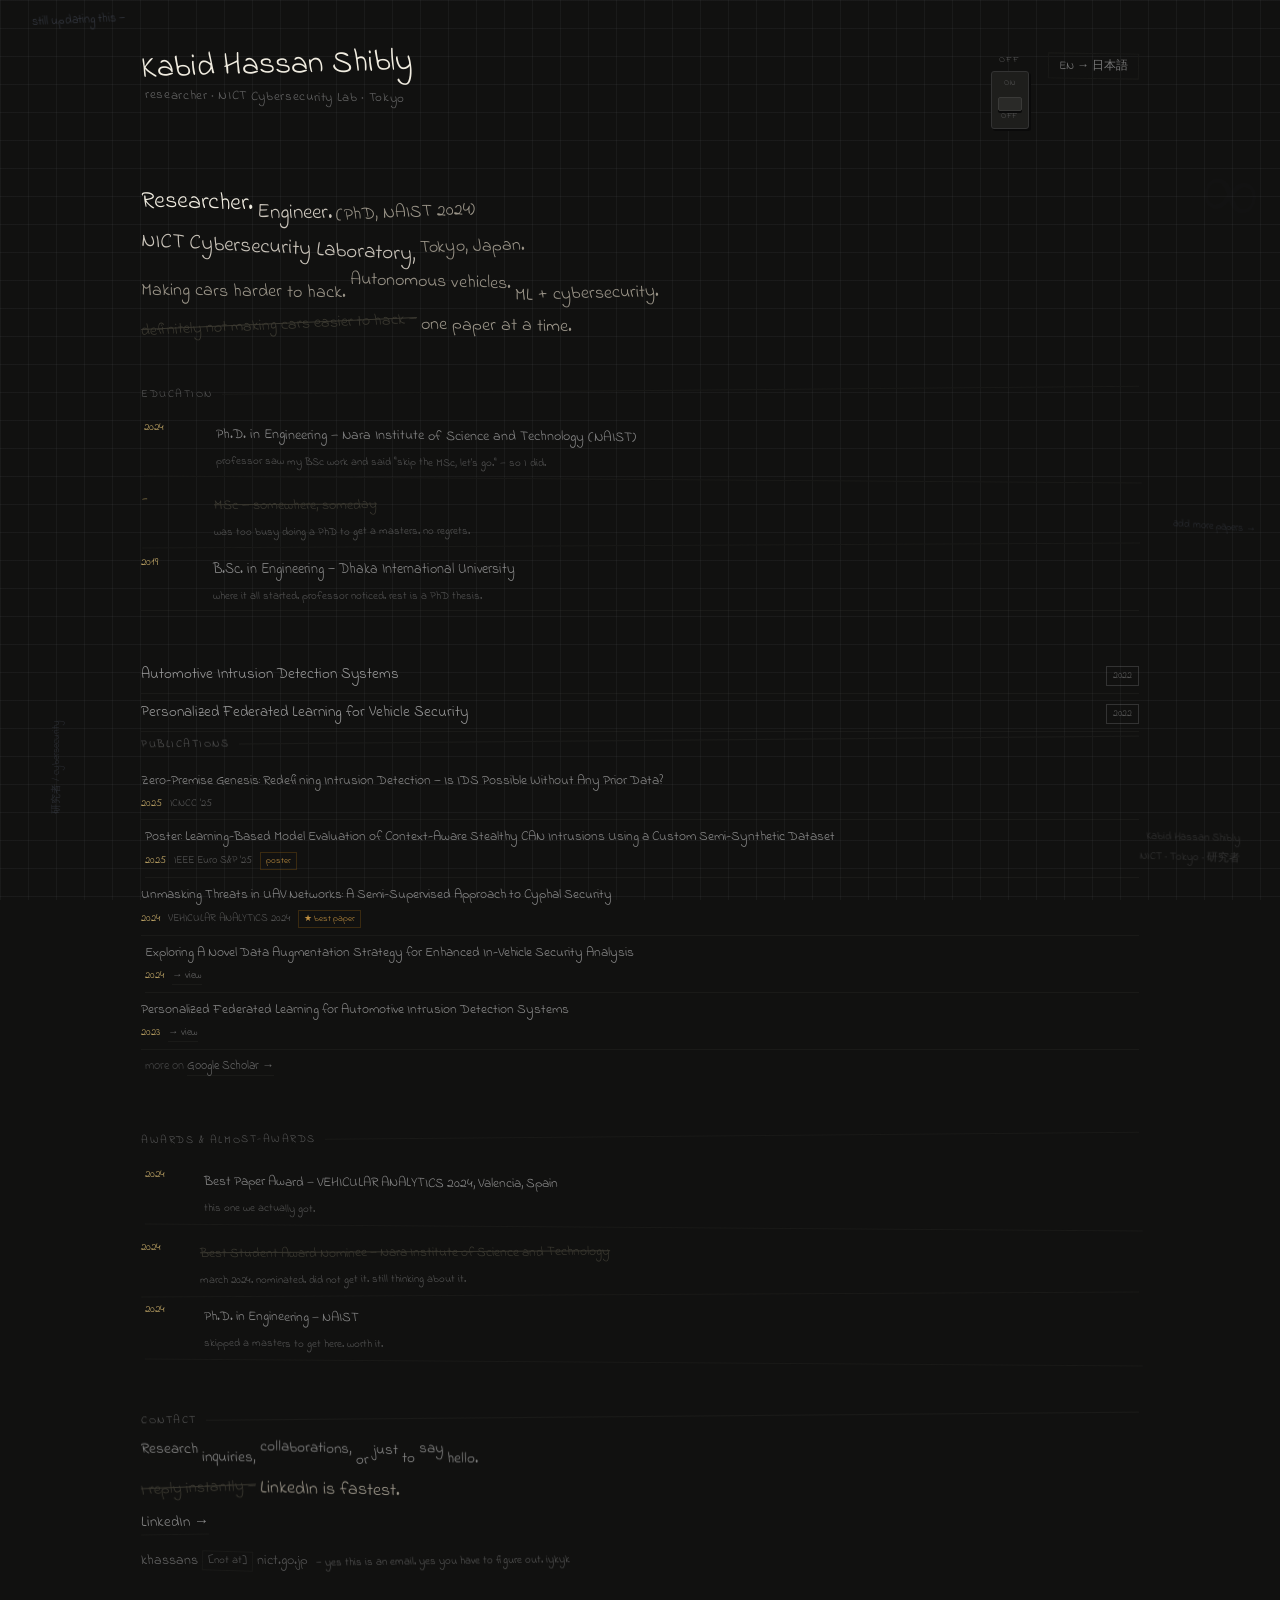
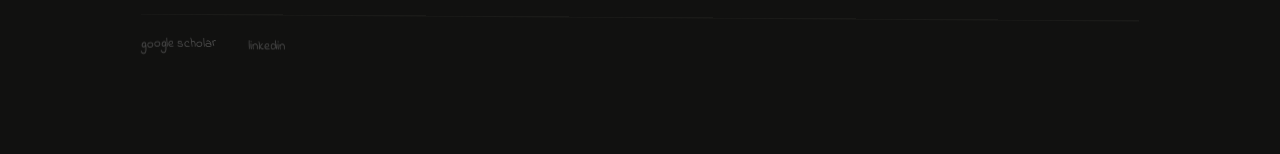
==== commit be84ad60: "Update index.html" ====
--- a/index.html
+++ b/index.html
@@ -50,7 +50,7 @@
       <span class="w c-bright up2 jp-el hidden" style="font-family:serif;">研究者。</span>
       <span class="w c-mid dn1 en-el">Engineer.</span>
       <span class="w c-mid dn1 jp-el hidden" style="font-family:serif;">エンジニア。</span>
-      <span class="w c-muted tl1 en-el">(accidental PhD, NAIST 2024)</span>
+      <span class="w c-muted tl1 en-el">(PhD, NAIST 2024)</span>
       <span class="w c-muted tl1 jp-el hidden" style="font-family:serif;">（気づいたら博士、奈良先端大 2024年）</span>
     </div>
     <div class="line-row">
@@ -109,33 +109,18 @@
     </div>
   </section>
 
-  <section class="section" id="research">
-    <div class="sec-head"><span class="en-el">research</span><span class="jp-el hidden" style="font-family:serif;">研究</span></div>
-    <div class="research-row">
-      <span class="rtitle en-el">Automotive Intrusion Detection Systems</span>
-      <span class="rtitle jp-el hidden" style="font-family:serif;font-size:13px;">自動車侵入検知システム</span>
-      <span class="rtag en-el">ongoing</span>
-      <span class="rtag jp-el hidden" style="font-family:serif;">進行中</span>
-    </div>
-    <div class="research-row">
-      <span class="rtitle en-el">Personalized Federated Learning for Vehicle Security</span>
-      <span class="rtitle jp-el hidden" style="font-family:serif;font-size:13px;">車両セキュリティのためのパーソナライズド連合学習</span>
-      <span class="rtag en-el">ongoing</span>
-      <span class="rtag jp-el hidden" style="font-family:serif;">進行中</span>
-    </div>
-    <div class="research-row">
-      <span class="rtitle en-el">Data Augmentation for In-Vehicle Network Security</span>
-      <span class="rtitle jp-el hidden" style="font-family:serif;font-size:13px;">車載ネットワークセキュリティのためのデータ拡張</span>
-      <span class="rtag en-el">2024–</span>
-      <span class="rtag jp-el hidden" style="font-family:serif;">2024年〜</span>
-    </div>
-    <div class="research-row">
-      <span class="rtitle en-el">Semi-Supervised Security for UAV / Cyphal Networks</span>
-      <span class="rtitle jp-el hidden" style="font-family:serif;font-size:13px;">半教師あり学習によるUAVネットワークセキュリティ</span>
-      <span class="rtag en-el">2024</span>
-      <span class="rtag jp-el hidden" style="font-family:serif;">2024年</span>
-    </div>
-  </section>
+  <div class="research-row">
+  <span class="rtitle en-el">Automotive Intrusion Detection Systems</span>
+  <span class="rtitle jp-el hidden" style="font-family:serif;font-size:13px;">自動車侵入検知システム</span>
+  <span class="rtag en-el">2022</span>
+  <span class="rtag jp-el hidden" style="font-family:serif;">2022年</span>
+</div>
+<div class="research-row">
+  <span class="rtitle en-el">Personalized Federated Learning for Vehicle Security</span>
+  <span class="rtitle jp-el hidden" style="font-family:serif;font-size:13px;">車両セキュリティのためのパーソナライズド連合学習</span>
+  <span class="rtag en-el">2022</span>
+  <span class="rtag jp-el hidden" style="font-family:serif;">2022年</span>
+</div>
 
   <section class="section" id="publications">
     <div class="sec-head"><span class="en-el">publications</span><span class="jp-el hidden" style="font-family:serif;">出版物（査読あり）</span></div>
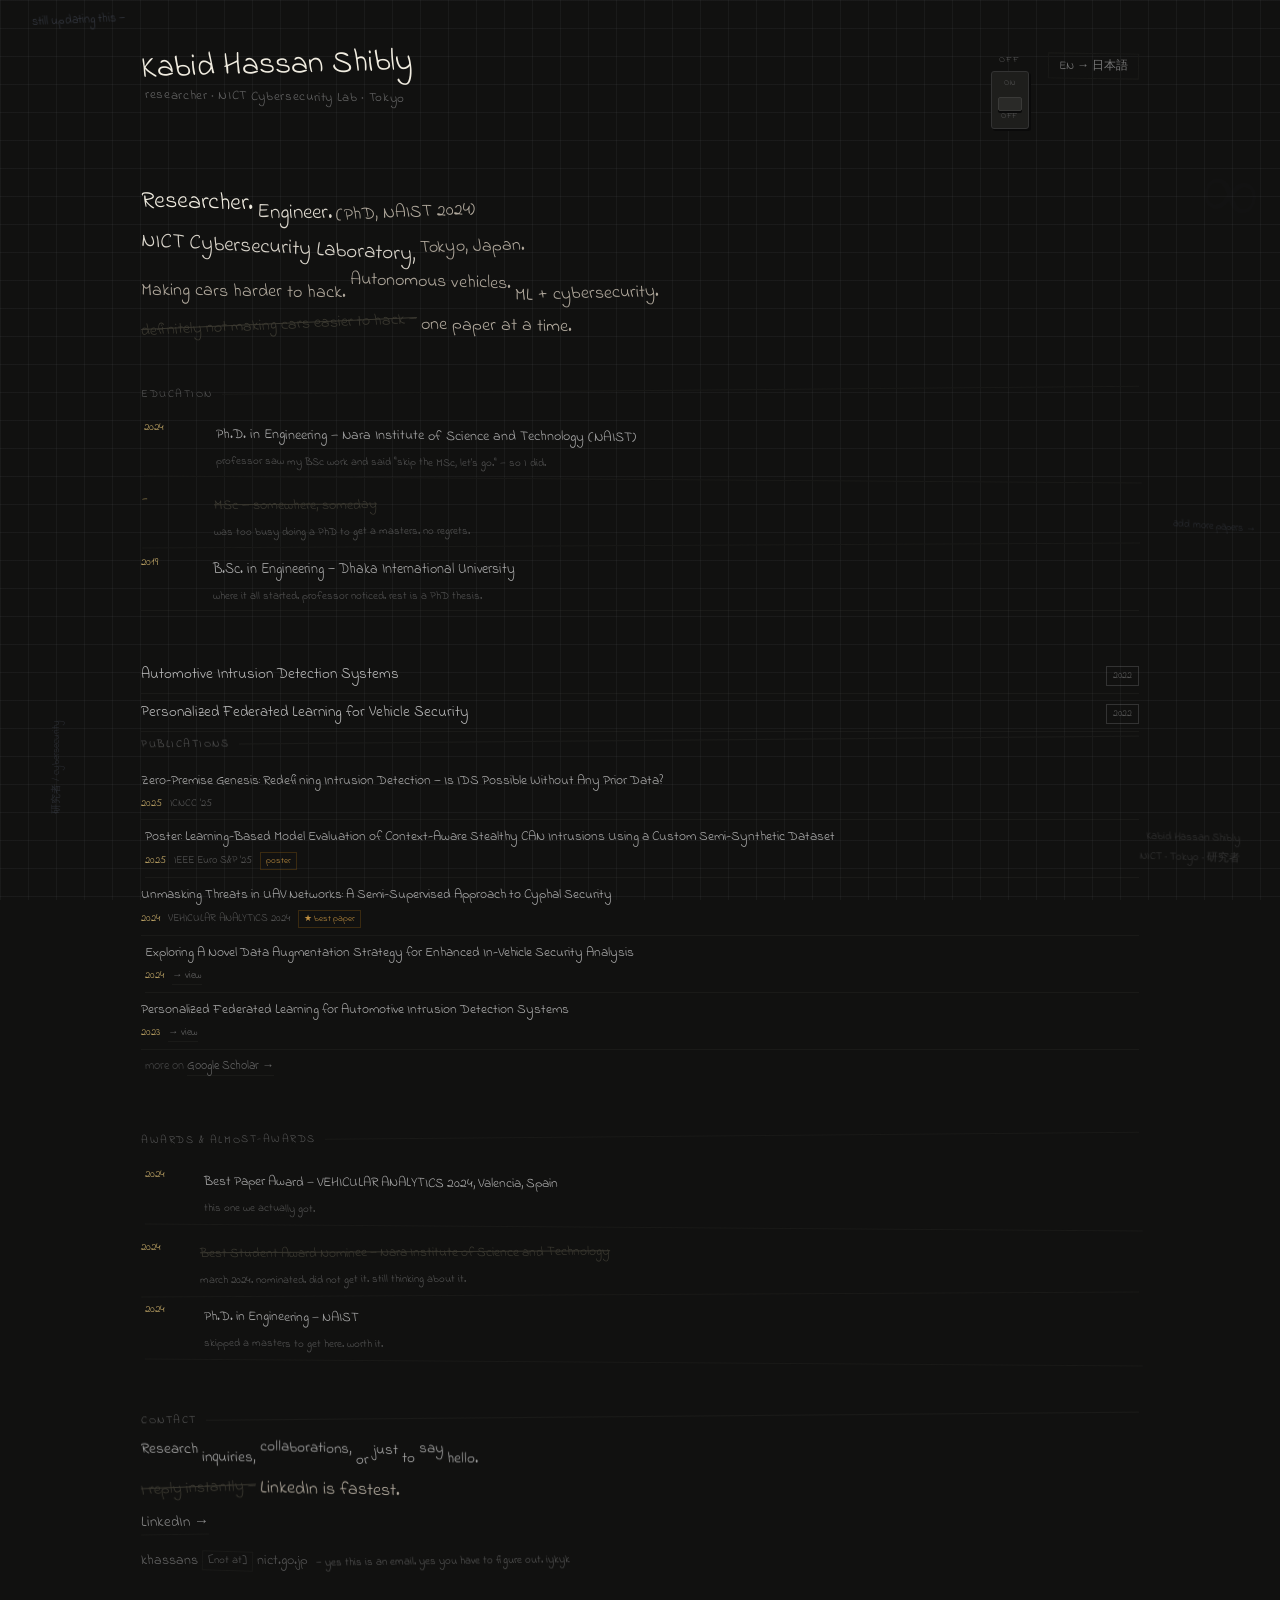
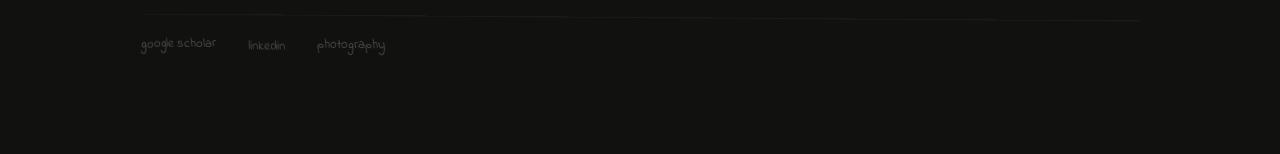
==== commit 0ce7c949: "Add files via upload" ====
--- a/index.html
+++ b/index.html
@@ -51,7 +51,7 @@
       <span class="w c-mid dn1 en-el">Engineer.</span>
       <span class="w c-mid dn1 jp-el hidden" style="font-family:serif;">エンジニア。</span>
       <span class="w c-muted tl1 en-el">(PhD, NAIST 2024)</span>
-      <span class="w c-muted tl1 jp-el hidden" style="font-family:serif;">（気づいたら博士、奈良先端大 2024年）</span>
+      <span class="w c-muted tl1 jp-el hidden" style="font-family:serif;">（博士、奈良先端大 2024年）</span>
     </div>
     <div class="line-row">
       <span class="w c-mid tl2 en-el">NICT Cybersecurity Laboratory,</span>
@@ -220,6 +220,12 @@
       <span class="e-part" style="color:#555;transform:rotate(0.8deg);">nict.go.jp</span>
       <span class="e-note">— yes this is an email. yes you have to figure out. iykyk</span>
     </div>
+     <div class="email-line jp-el hidden">
+      <span class="e-part" style="font-family:serif;">khassans</span>
+      <span class="e-at" style="font-family:serif;">[not at]</span>
+      <span class="e-part" style="font-family:serif;">nict.go.jp</span>
+      <span class="e-note" style="font-family:serif;">— はい、これはメールです。＠は自分で考えてね。iykyk</span>
+    </div>
   </section>
 
   <footer class="footer">
@@ -229,6 +235,9 @@
     <a href="https://www.linkedin.com/in/kabid-hassan-shibly-8283a3190/" target="_blank" rel="noopener">
       <span class="en-el">linkedin</span><span class="jp-el hidden" style="font-family:serif;">LinkedIn</span>
     </a>
+    <a href="/photography/">
+      <span class="en-el">photography</span><span class="jp-el hidden" style="font-family:serif;">写真</span>
+    </a>
   </footer>
 
   <div class="corner">Kabid Hassan Shibly<br/>NICT · Tokyo · 研究者</div>
--- a/style.css
+++ b/style.css
@@ -5,8 +5,8 @@
 :root {
   --bg: #111110;
   --ink: #e8e4da;
-  --mid: #ccc6bc;
-  --muted: #9a9488;
+  --mid: #ddd8ce;
+  --muted: #b0a89c;
   --faint: #3a3830;
   --gold: #e8c87a;
   --border: #1a1a18;
@@ -15,17 +15,17 @@
   --sub-color: #666;
   --nav-color: #777;
   --sec-head-color: #555;
-  --edu-txt: #888;
+  --edu-txt: #aaa;
   --edu-note: #555;
-  --rtitle: #999;
+  --rtitle: #bbb;
   --rtag: #555;
   --rtag-border: #333;
-  --ptitle: #888;
+  --ptitle: #aaa;
   --pmeta: #555;
   --pub-link: #666;
-  --award-txt: #888;
+  --award-txt: #aaa;
   --award-note: #555;
-  --contact-txt: #888;
+  --contact-txt: #aaa;
   --contact-link: #888;
   --e-part: #888;
   --e-at: #555;
